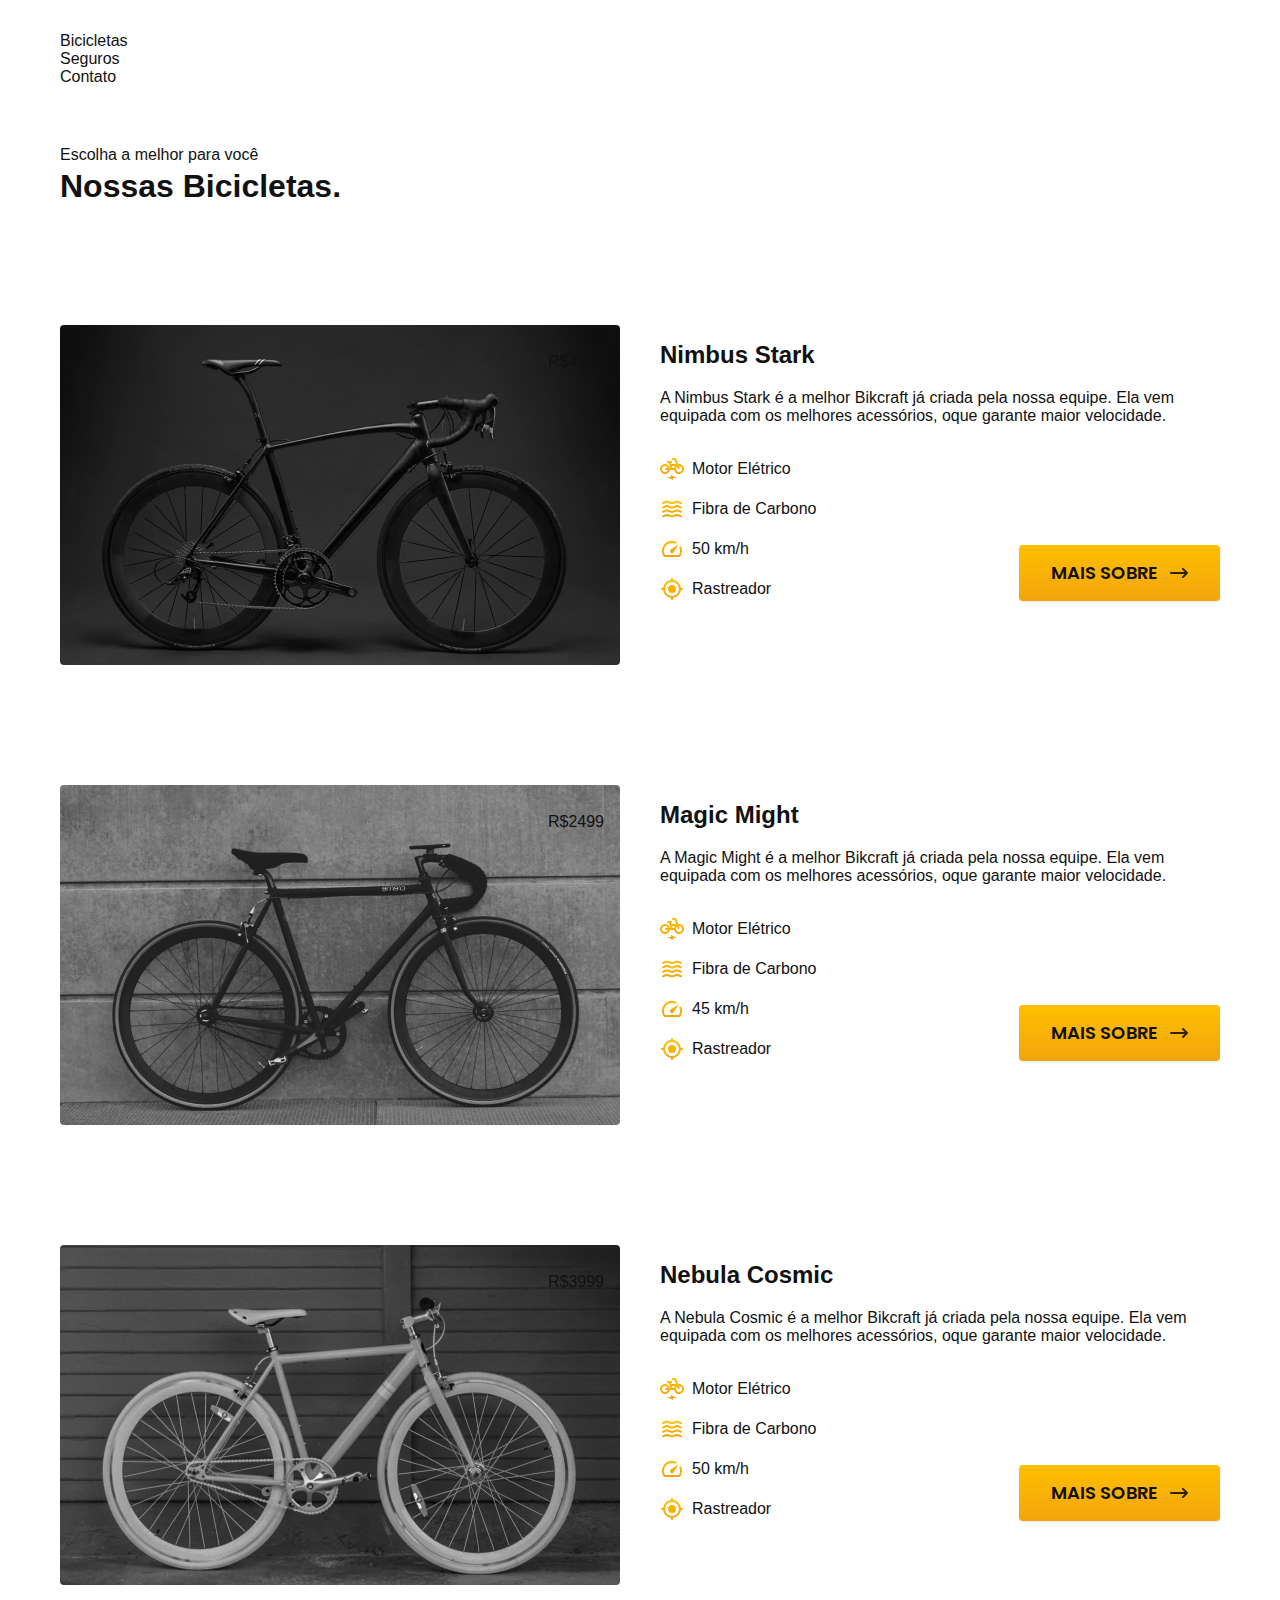
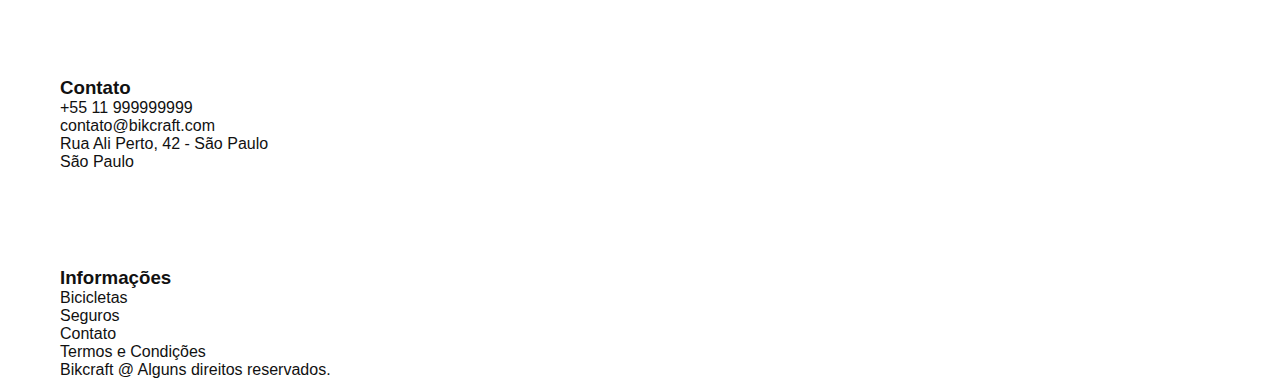
==== bicicletas.html @ 41e794e4 "Finalizando algumas paginas" ====
<!DOCTYPE html>
<html lang="pt-br">

<head>
  <meta charset="UTF-8">
  <meta http-equiv="X-UA-Compatible" content="IE=edge">
  <meta name="viewport" content="width=device-width, initial-scale=1.0">
  <title>Bicicletas | Bikcraft </title>
  <meta name="description" content="Termos e Condições">
  <link rel="stylesheet" href="./css/style.css">
  <link rel="preconnect" href="https://fonts.googleapis.com">
  <link rel="preconnect" href="https://fonts.gstatic.com" crossorigin>
  <link href="https://fonts.googleapis.com/css2?family=Poppins:wght@400;600&family=Roboto:wght@400;500&display=swap" rel="stylesheet">
  <link rel="preconnect" href="https://fonts.googleapis.com">
  <link rel="preconnect" href="https://fonts.gstatic.com" crossorigin>
  <link href="https://fonts.googleapis.com/css2?family=Merriweather:wght@900&display=swap" rel="stylesheet">
</head>

<body id="bicicletas">
  <!--Parte do Topo/Menu-->
  <header class="header-bg">
    <div class="header container">
      <a href="./">
        <img src="img/bikcraft.svg" alt="Bikcraft">
      </a>
      <nav aria-label="primaria">
        <ul class="header-menu font-1-m cor-0">
          <li><a href="./bicicletas.html">Bicicletas</a></li>
          <li><a href="./seguros.html">Seguros</a></li>
          <li><a href="./contato.html">Contato</a></li>
        </ul>
      </nav>
    </div>
  </header>

  <main>
    <div class="titulo-bg">
      <div class="titulo container">
        <p class="font-2-l-b cor-5">Escolha a melhor para você</p>
        <h1 class="font-1-xxl cor-0">Nossas Bicicletas<span class="cor-p1">.</span></h1>
      </div>
    </div>

    <div class="bicicletas container">
      <div class="bicicletas-imagem">
        <img src="img/bicicletas/nimbus.jpg" alt="Bicicleta preta">
        <span class="font-2-m cor-0">R$4999</span>
      </div>
      <div class="bicicletas-conteudo">
        <h2 class="font-1-xl">Nimbus Stark</h2>
        <p class="font-2-s cor-8">A Nimbus Stark é a melhor Bikcraft já criada pela nossa equipe. Ela vem equipada com os melhores acessórios, oque garante maior velocidade.</p>
        <ul class="font-1-m cor-8">
          <li>
            <img src="img/icones/eletrica.svg" alt="">
            Motor Elétrico
          </li>
          <li>
            <img src="img/icones/carbono.svg" alt="">
            Fibra de Carbono
          </li>
          <li>
            <img src="img/icones/velocidade.svg" alt="">
            50 km/h
          </li>
          <li>
            <img src="img/icones/rastreador.svg" alt="">
            Rastreador
          </li>
        </ul>
        <a class="botao seta" href="./bicicletas/nimbus.html">Mais Sobre</a>
      </div>
    </div>

    <div class="bicicletas-bg">
      <div class="bicicletas container">
        <div class="bicicletas-imagem">
          <img src="img/bicicletas/magic.jpg" alt="Bicicleta preta">
          <span class="font-2-m cor-0">R$2499</span>
        </div>
        <div class="bicicletas-conteudo">
          <h2 class="font-1-xl cor-0">Magic Might</h2>
          <p class="font-2-s cor-5">A Magic Might é a melhor Bikcraft já criada pela nossa equipe. Ela vem equipada com os melhores acessórios, oque garante maior velocidade.</p>
          <ul class="font-1-m cor-5">
            <li>
              <img src="img/icones/eletrica.svg" alt="">
              Motor Elétrico
            </li>
            <li>
              <img src="img/icones/carbono.svg" alt="">
              Fibra de Carbono
            </li>
            <li>
              <img src="img/icones/velocidade.svg" alt="">
              45 km/h
            </li>
            <li>
              <img src="img/icones/rastreador.svg" alt="">
              Rastreador
            </li>
          </ul>
          <a class="botao seta" href="./bicicletas/magic.html">Mais Sobre</a>
        </div>
      </div>
    </div>

    <div class="bicicletas container">
      <div class="bicicletas-imagem">
        <img src="img/bicicletas/nebula.jpg" alt="Bicicleta preta">
        <span class="font-2-m cor-0">R$3999</span>
      </div>
      <div class="bicicletas-conteudo">
        <h2 class="font-1-xl">Nebula Cosmic</h2>
        <p class="font-2-s cor-8">A Nebula Cosmic é a melhor Bikcraft já criada pela nossa equipe. Ela vem equipada com os melhores acessórios, oque garante maior velocidade.</p>
        <ul class="font-1-m cor-8">
          <li>
            <img src="img/icones/eletrica.svg" alt="">
            Motor Elétrico
          </li>
          <li>
            <img src="img/icones/carbono.svg" alt="">
            Fibra de Carbono
          </li>
          <li>
            <img src="img/icones/velocidade.svg" alt="">
            50 km/h
          </li>
          <li>
            <img src="img/icones/rastreador.svg" alt="">
            Rastreador
          </li>
        </ul>
        <a class="botao seta" href="./bicicletas/nebula.html">Mais Sobre</a>
      </div>
    </div>
  </main>

  <!--Footer-->
  <footer class="footer-bg">
    <div class="footer container">
      <img src="img/bikcraft.svg" alt="Bikcraft">
      <div class="footer-contato">
        <h3 class="font-2-l-b cor-0">Contato</h3>
        <ul class="font-2-m cor-5">
          <li><a href="tel:+5511999999999">+55 11 999999999</a></li>
          <li><a href="mailto:contato@bikcraft.com">contato@bikcraft.com</a></li>
          <li>Rua Ali Perto, 42 - São Paulo</li>
          <li>São Paulo</li>
        </ul>
        <div class="footer-redes">
          <a href="./">
            <img src="img/redes/instagram.svg" alt="Instagram">
          </a>
          <a href="./">
            <img src="img/redes/facebook.svg" alt="Facebook">
          </a>
          <a href="./">
            <img src="img/redes/youtube.svg" alt="Youtube">
          </a>
        </div>
      </div>
      <div class="footer-informacoes">
        <h3 class="font-2-l-b cor-0">Informações</h3>
        <nav>
          <ul class="font-1-m cor-5">
            <li><a href="./bicicletas.html">Bicicletas</a></li>
            <li><a href="./seguros.html">Seguros</a></li>
            <li><a href="./contato.html">Contato</a></li>
            <li><a href="./termos.html">Termos e Condições</a></li>
          </ul>
        </nav>
      </div>
      <p class="footer-copy font-2-m cor-6">Bikcraft @ Alguns direitos reservados.</p>
    </div>
  </footer>
</body>

</html>
---- css/style.css ----
@import 'global/global.css';
@import 'utilidades/tipografia.css';
@import 'utilidades/cores.css';
@import 'global/header.css';
@import 'global/footer.css';

/* Home */
@import 'home/introducao.css';
@import 'home/tecnologia.css';
@import 'home/parceiros.css';
@import 'home/depoimento.css';

/*Utilidades*/
@import 'utilidades/componentes.css';

/*Bicicletas*/
@import 'bicicletas/bicicletas-lista.css';
@import 'bicicletas/bicicletas.css';
/*Seguros*/
@import 'seguros/seguros.css';
/*Termos*/
@import 'termos/termos.css'
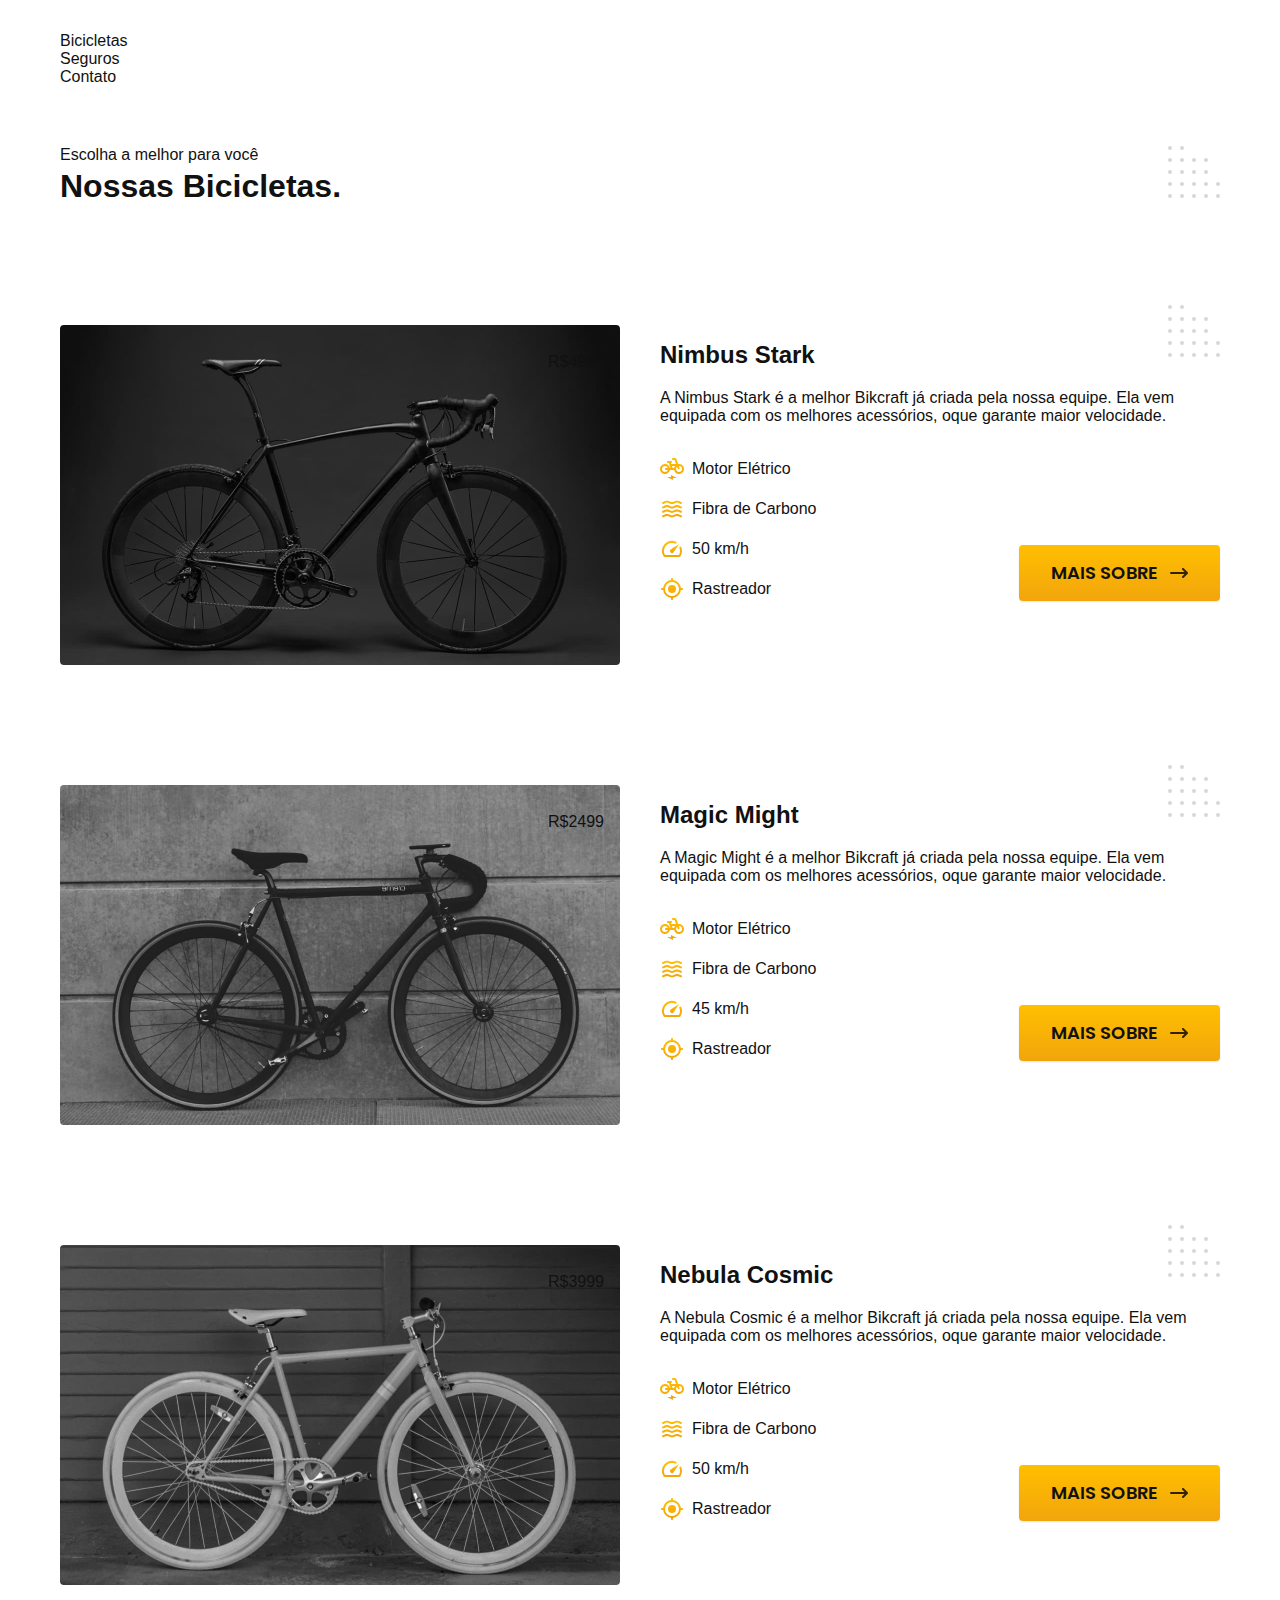
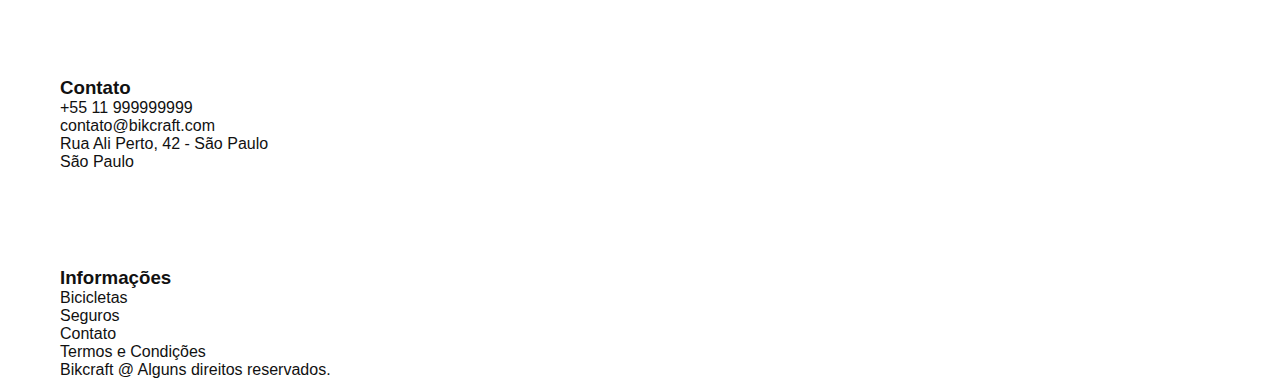
==== commit 28dd9c9e: "Projeto finalizado" ====
--- a/bicicletas.html
+++ b/bicicletas.html
@@ -7,6 +7,7 @@
   <meta name="viewport" content="width=device-width, initial-scale=1.0">
   <title>Bicicletas | Bikcraft </title>
   <meta name="description" content="Termos e Condições">
+  <link rel="preload" href="./css/style.css" as="style">
   <link rel="stylesheet" href="./css/style.css">
   <link rel="preconnect" href="https://fonts.googleapis.com">
   <link rel="preconnect" href="https://fonts.gstatic.com" crossorigin>
@@ -20,7 +21,7 @@
   <!--Parte do Topo/Menu-->
   <header class="header-bg">
     <div class="header container">
-      <a href="./">
+      <a href="./index.html">
         <img src="img/bikcraft.svg" alt="Bikcraft">
       </a>
       <nav aria-label="primaria">
--- a/css/style.css
+++ b/css/style.css
@@ -1,22 +1,40 @@
-@import 'global/global.css';
-@import 'utilidades/tipografia.css';
-@import 'utilidades/cores.css';
-@import 'global/header.css';
-@import 'global/footer.css';
+@import './global/global.css';
+@import './utilidades/tipografia.css';
+@import './utilidades/cores.css';
+@import './global/header.css';
+@import './global/footer.css';
 
 /* Home */
-@import 'home/introducao.css';
-@import 'home/tecnologia.css';
-@import 'home/parceiros.css';
-@import 'home/depoimento.css';
+@import './home/introducao.css';
+@import './home/tecnologia.css';
+@import './home/parceiros.css';
+@import './home/depoimento.css';
 
 /*Utilidades*/
-@import 'utilidades/componentes.css';
+@import './utilidades/componentes.css';
+@import './utilidades/formulario.css';
 
 /*Bicicletas*/
-@import 'bicicletas/bicicletas-lista.css';
-@import 'bicicletas/bicicletas.css';
+@import './bicicletas/bicicletas-lista.css';
+@import './bicicletas/bicicletas.css';
+
+/*Bicicleta*/
+@import './bicicleta/bicicleta.css';
+@import './bicicleta/seguro.css';
+
 /*Seguros*/
-@import 'seguros/seguros.css';
+@import './seguros/seguros.css';
+@import './seguros/vantagens.css';
+@import './seguros/perguntas.css';
+
+/*Contato*/
+@import './contato/contato.css';
+@import './contato/lojas.css';
+
+
+/*Orçamento*/
+@import './orcamento/orcamento.css';
+
+
 /*Termos*/
-@import 'termos/termos.css'+@import './termos/termos.css'--- a/css/style.css
+++ b/css/style.css
@@ -1,22 +1,40 @@
-@import 'global/global.css';
-@import 'utilidades/tipografia.css';
-@import 'utilidades/cores.css';
-@import 'global/header.css';
-@import 'global/footer.css';
+@import './global/global.css';
+@import './utilidades/tipografia.css';
+@import './utilidades/cores.css';
+@import './global/header.css';
+@import './global/footer.css';
 
 /* Home */
-@import 'home/introducao.css';
-@import 'home/tecnologia.css';
-@import 'home/parceiros.css';
-@import 'home/depoimento.css';
+@import './home/introducao.css';
+@import './home/tecnologia.css';
+@import './home/parceiros.css';
+@import './home/depoimento.css';
 
 /*Utilidades*/
-@import 'utilidades/componentes.css';
+@import './utilidades/componentes.css';
+@import './utilidades/formulario.css';
 
 /*Bicicletas*/
-@import 'bicicletas/bicicletas-lista.css';
-@import 'bicicletas/bicicletas.css';
+@import './bicicletas/bicicletas-lista.css';
+@import './bicicletas/bicicletas.css';
+
+/*Bicicleta*/
+@import './bicicleta/bicicleta.css';
+@import './bicicleta/seguro.css';
+
 /*Seguros*/
-@import 'seguros/seguros.css';
+@import './seguros/seguros.css';
+@import './seguros/vantagens.css';
+@import './seguros/perguntas.css';
+
+/*Contato*/
+@import './contato/contato.css';
+@import './contato/lojas.css';
+
+
+/*Orçamento*/
+@import './orcamento/orcamento.css';
+
+
 /*Termos*/
-@import 'termos/termos.css'+@import './termos/termos.css'